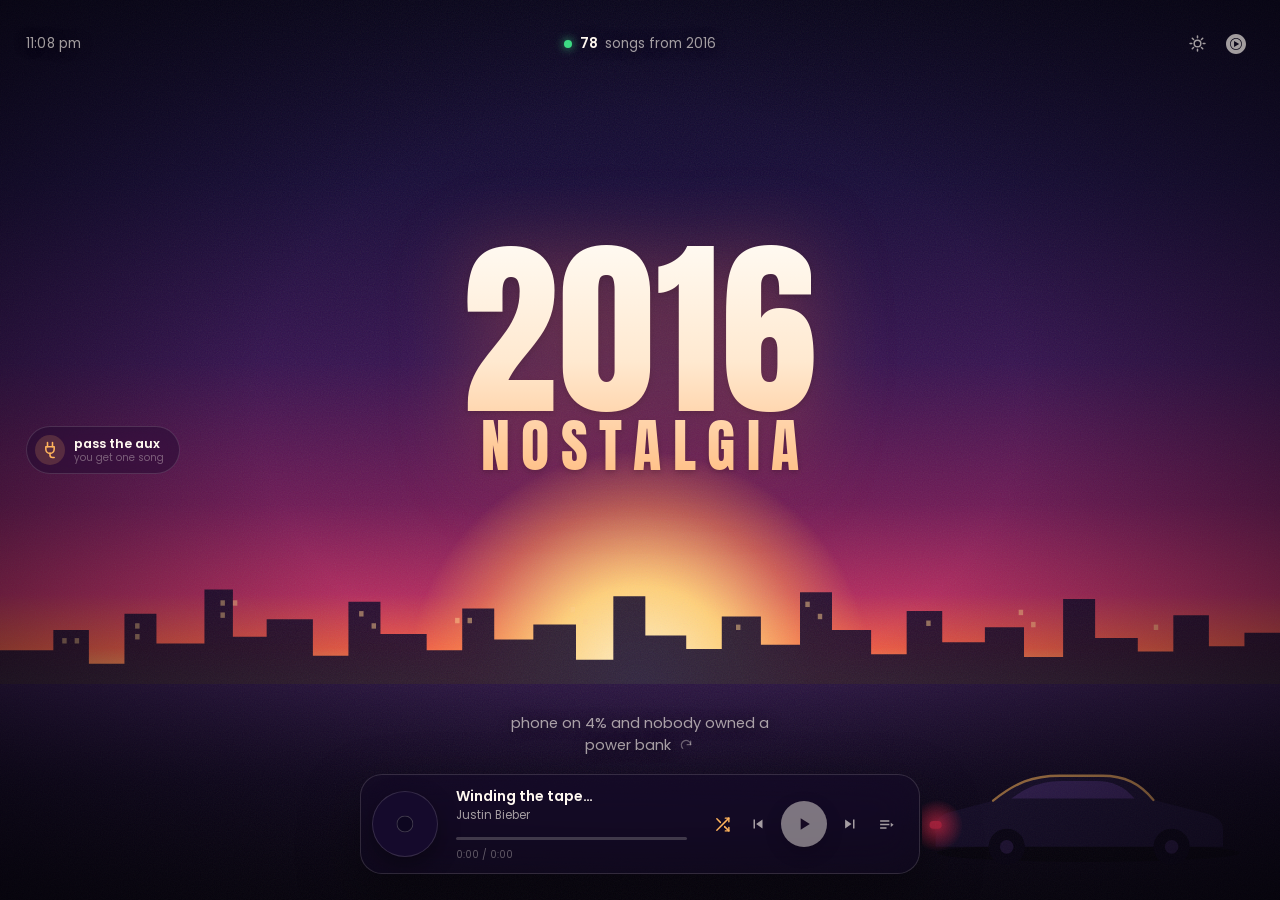
==== index.html @ 9a2b9571 "Add files via upload" ====
<!doctype html>
<html lang="en" data-theme="dusk">
  <head>
    <meta charset="utf-8" />
    <meta name="viewport" content="width=device-width, initial-scale=1, viewport-fit=cover" />
    <title>2016 Nostalgia — the songs that owned the year</title>
    <meta
      name="description"
      content="78 songs from the year the aux cord was a responsibility. Closer, Faded, Lean On, Shape of You. Press play."
    />
    <meta name="theme-color" content="#120a2e" />

    <!-- Link previews drop relative URLs, so these three have to be absolute.
         Change the host here and in <link rel=canonical> if you deploy
         anywhere other than the GitHub Pages project site. -->
    <meta property="og:type" content="website" />
    <meta property="og:site_name" content="2016 Nostalgia" />
    <meta property="og:title" content="2016 Nostalgia" />
    <meta property="og:description" content="The songs that owned 2016. Press play." />
    <meta property="og:url" content="https://sjaiswalnetwork.github.io/2016-nostalgia/" />
    <!-- Bump ?v= whenever the image changes — WhatsApp, iMessage and X cache
         previews for weeks and key that cache on the URL. -->
    <meta
      property="og:image"
      content="https://sjaiswalnetwork.github.io/2016-nostalgia/assets/og.png?v=1"
    />
    <meta property="og:image:type" content="image/png" />
    <meta property="og:image:width" content="1200" />
    <meta property="og:image:height" content="630" />
    <meta property="og:image:alt" content="2016 Nostalgia — the songs that owned the year." />

    <meta name="twitter:card" content="summary_large_image" />
    <meta name="twitter:title" content="2016 Nostalgia" />
    <meta name="twitter:description" content="The songs that owned 2016. Press play." />
    <meta
      name="twitter:image"
      content="https://sjaiswalnetwork.github.io/2016-nostalgia/assets/og.png?v=1"
    />

    <link rel="canonical" href="https://sjaiswalnetwork.github.io/2016-nostalgia/" />
    <link rel="icon" href="assets/favicon.svg" type="image/svg+xml" />

    <!-- Theme is restored before first paint. In <head>, synchronously, so the
         page never flashes the wrong sky on the way to the right one. -->
    <script>
      (() => {
        let t;
        try {
          t = localStorage.getItem('n2016:theme');
        } catch (_) {}
        // No saved choice: match the sky outside. Beach by day, dusk by night.
        if (t !== 'beach' && t !== 'dusk') {
          const h = new Date().getHours();
          t = h >= 6 && h < 17 ? 'beach' : 'dusk';
        }
        document.documentElement.dataset.theme = t;
      })();
    </script>

    <link rel="preconnect" href="https://fonts.googleapis.com" />
    <link rel="preconnect" href="https://fonts.gstatic.com" crossorigin />
    <link
      href="https://fonts.googleapis.com/css2?family=Anton&family=Poppins:wght@400;500;600&display=swap"
      rel="stylesheet"
    />
    <!-- Thumbnails and the player iframe both come from Google hosts; warming
         the connections shaves a round trip off the first track. -->
    <link rel="preconnect" href="https://i.ytimg.com" />
    <link rel="preconnect" href="https://www.youtube.com" />

    <link rel="stylesheet" href="styles.css" />
  </head>

  <body>
    <!-- ── The scenes ────────────────────────────────────────────────
         Two of them, one per theme, both keyed off the same --horizon
         variable so sun, water and ground stay welded to one line at any
         aspect ratio. Only the active one is rendered. All decorative,
         all hidden from assistive tech. -->
    <div class="bg" aria-hidden="true">
      <!-- ── Dusk: city, sunset, parked car ─────────────────────── -->
      <div class="scene scene--dusk">
        <div class="sky"></div>
        <div class="sun"></div>

        <!-- Stretched rather than scaled: buildings are blocks, and nobody
             can tell a block got 8% wider. -->
        <svg class="skyline" viewBox="0 0 1440 200" preserveAspectRatio="none">
          <path
            fill="#150a2c"
            fill-opacity="0.88"
            d="M0 [base64]"
          />
          <!-- Lit windows, deliberately sparse — a full grid reads as a
               texture rather than a city. -->
          <g fill="#ffcf8a" opacity="0.5">
            <rect x="70" y="132" width="5" height="8" /><rect x="84" y="132" width="5" height="8" />
            <rect x="152" y="110" width="5" height="8" /><rect x="152" y="126" width="5" height="8" />
            <rect x="248" y="76" width="5" height="8" /><rect x="248" y="94" width="5" height="8" />
            <rect x="262" y="76" width="5" height="8" /><rect x="404" y="92" width="5" height="8" />
            <rect x="418" y="110" width="5" height="8" /><rect x="512" y="102" width="5" height="8" />
            <rect x="526" y="102" width="5" height="8" /><rect x="642" y="86" width="5" height="8" />
            <rect x="656" y="104" width="5" height="8" /><rect x="828" y="112" width="5" height="8" />
            <rect x="906" y="78" width="5" height="8" /><rect x="920" y="96" width="5" height="8" />
            <rect x="1042" y="106" width="5" height="8" /><rect x="1146" y="90" width="5" height="8" />
            <rect x="1160" y="108" width="5" height="8" /><rect x="1298" y="112" width="5" height="8" />
          </g>
        </svg>

        <div class="ground"></div>

        <!-- Side-on beats three-quarter here: at silhouette scale a profile
             reads as a car instantly, and a three-quarter view reads as a
             smudge. -->
        <svg class="car" viewBox="0 0 440 160">
          <defs>
            <radialGradient id="tail" cx="50%" cy="50%" r="50%">
              <stop offset="0%" stop-color="#ff2d55" stop-opacity="0.9" />
              <stop offset="100%" stop-color="#ff2d55" stop-opacity="0" />
            </radialGradient>
          </defs>
          <ellipse cx="220" cy="140" rx="200" ry="12" fill="#000" opacity="0.45" />
          <!-- The body sits *above* the ground gradient in value, not below
               it: down here the ground is near-black, so a true silhouette
               would simply disappear. -->
          <path
            fill="#1b1033"
            d="M18 132v-26c0-9 6-16 16-19l60-16c30-24 52-33 88-33h56c30 0 50 10 68 32l70 18c14 4 22 11 22 21v23z"
          />
          <path
            fill="none"
            stroke="#ffb45c"
            stroke-opacity="0.8"
            stroke-width="3"
            stroke-linecap="round"
            d="M94 71c30-24 52-33 88-33h56c30 0 50 10 68 32"
          />
          <path fill="#4a2c74" opacity="0.75" d="M118 68c24-17 42-23 68-23h44c22 0 37 7 51 23z" />
          <circle cx="112" cy="132" r="24" fill="#0a0417" />
          <circle cx="112" cy="132" r="9" fill="#2a1846" />
          <circle cx="330" cy="132" r="24" fill="#0a0417" />
          <circle cx="330" cy="132" r="9" fill="#2a1846" />
          <circle class="tail" cx="20" cy="104" r="34" fill="url(#tail)" />
          <rect x="10" y="98" width="16" height="10" rx="5" fill="#ff2d55" />
        </svg>
      </div>

      <!-- ── Beach: midday sun, sea, sand, palms ────────────────── -->
      <div class="scene scene--beach">
        <div class="sky"></div>

        <!-- Kept clear of the top bar: white-on-pale-blue behind the clock
             and the counter makes both harder to read than the clouds are
             worth. -->
        <svg class="clouds" viewBox="0 0 1440 260" preserveAspectRatio="xMidYMid slice">
          <g fill="#fff" opacity="0.92">
            <ellipse cx="196" cy="150" rx="92" ry="30" />
            <ellipse cx="266" cy="136" rx="64" ry="36" />
            <ellipse cx="130" cy="160" rx="56" ry="22" />
            <ellipse cx="1128" cy="212" rx="106" ry="30" />
            <ellipse cx="1208" cy="198" rx="72" ry="36" />
            <ellipse cx="1052" cy="220" rx="60" ry="22" />
          </g>
          <g fill="#fff" opacity="0.6">
            <ellipse cx="612" cy="96" rx="76" ry="20" />
            <ellipse cx="668" cy="86" rx="50" ry="24" />
          </g>
        </svg>

        <div class="sun"></div>

        <!-- Sea sits between the horizon and the shoreline; both are
             percentages of the viewport, so the band never detaches from
             the sky above it. -->
        <div class="sea">
          <!-- The bright column is centred on x=1066, which is the sun's
               74% — glitter anywhere else reads as scratches on the water. -->
          <svg class="sea__glint" viewBox="0 0 1440 200" preserveAspectRatio="none">
            <g fill="#ffffff" opacity="0.6">
              <rect x="986" y="16" width="160" height="4" rx="2" />
              <rect x="946" y="44" width="240" height="5" rx="2.5" />
              <rect x="1002" y="72" width="128" height="5" rx="2.5" />
              <rect x="922" y="104" width="288" height="6" rx="3" />
              <rect x="978" y="140" width="176" height="6" rx="3" />
              <rect x="936" y="172" width="260" height="6" rx="3" />
            </g>
            <g fill="#ffffff" opacity="0.22">
              <rect x="160" y="52" width="180" height="4" rx="2" />
              <rect x="420" y="96" width="150" height="4" rx="2" />
              <rect x="240" y="150" width="210" height="5" rx="2.5" />
              <rect x="620" y="178" width="170" height="5" rx="2.5" />
            </g>
          </svg>
        </div>

        <div class="sand">
          <!-- Foam line: the wet edge where the sea meets the sand. -->
          <svg class="foam" viewBox="0 0 1440 60" preserveAspectRatio="none">
            <path
              fill="#ffffff"
              opacity="0.75"
              d="M0 22c120 16 200-10 320 2s180 22 300 12 200-24 320-14 200 20 300 10 120-14 200-8v-24H0z"
            />
          </svg>
        </div>

        <!-- Each frond is one closed shape: out along the top edge to the
             tip, back along a lower edge that bulges, which is what gives a
             leaf its width. Two arcs of equal sag would just draw a spike. -->
        <svg class="palm palm--left" viewBox="0 0 220 340">
          <g fill="#123a24">
            <path d="M92 340c-8-76-4-160 4-230l18 2c-8 70-12 152-6 228z" />
            <path d="M104 118C72 90 36 68 0 76c30 22 62 34 104 42z" />
            <path d="M104 118C78 76 48 40 20 20c20 40 46 70 84 98z" />
            <path d="M104 118C88 76 78 40 80 6c32 36 42 74 24 112z" />
            <path d="M104 118c14-42 32-76 46-100 6 42-10 72-46 100z" />
            <path d="M104 118c36-26 74-48 108-46-30 24-64 38-108 46z" />
            <path d="M104 118c-30 2-66 12-96 22 34 6 66-6 96-22z" />
            <path d="M104 118c32 2 68 10 100 16-34 10-68 0-100-16z" />
          </g>
          <g fill="#2c1b10">
            <circle cx="98" cy="128" r="8" /><circle cx="115" cy="134" r="7" />
            <circle cx="106" cy="144" r="6" />
          </g>
        </svg>

        <svg class="palm palm--right" viewBox="0 0 220 340">
          <g fill="#0f3520">
            <path d="M92 340c-8-76-4-160 4-230l18 2c-8 70-12 152-6 228z" />
            <path d="M104 118C72 90 36 68 0 76c30 22 62 34 104 42z" />
            <path d="M104 118C78 76 48 40 20 20c20 40 46 70 84 98z" />
            <path d="M104 118C88 76 78 40 80 6c32 36 42 74 24 112z" />
            <path d="M104 118c14-42 32-76 46-100 6 42-10 72-46 100z" />
            <path d="M104 118c36-26 74-48 108-46-30 24-64 38-108 46z" />
            <path d="M104 118c-30 2-66 12-96 22 34 6 66-6 96-22z" />
            <path d="M104 118c32 2 68 10 100 16-34 10-68 0-100-16z" />
          </g>
        </svg>

        <!-- Parasol, planted in the sand. The dusk theme's parked car, in
             swimwear. -->
        <svg class="parasol" viewBox="0 0 300 260">
          <ellipse cx="150" cy="246" rx="70" ry="9" fill="#8a6636" opacity="0.35" />
          <rect x="146" y="96" width="8" height="150" rx="4" fill="#7a5a34" />
          <path d="M150 20c62 0 112 34 118 76H32C38 54 88 20 150 20z" fill="#f7f3ea" />
          <path d="M150 20c22 0 40 34 44 76h-44z" fill="#ff5b5b" />
          <path d="M62 96C74 54 108 22 150 20c-22 2-40 36-44 76z" fill="#ff5b5b" />
          <path d="M238 96c-12-42-46-74-88-76 22 2 40 36 44 76z" fill="#ff5b5b" />
          <circle cx="150" cy="20" r="7" fill="#7a5a34" />
        </svg>
      </div>

      <div class="grain"></div>
      <div class="vignette"></div>
    </div>

    <!-- The actual sound source. A 1×1 YouTube iframe parked off-screen —
         everything visible below is a custom UI driving it over the API. -->
    <div class="yt-host" aria-hidden="true"><div id="yt-player"></div></div>

    <!-- ── Top bar ───────────────────────────────────────────────────
         One grid row, so the clock, the counter and the buttons keep a
         shared centre line even as their heights diverge. -->
    <header class="topbar">
      <div class="clock" id="clock" aria-label="Current time"></div>

      <!-- Starts as the track count. If the live counter connects, app.js
           swaps in the number of people actually here. -->
      <div class="tally" aria-live="polite">
        <span class="tally__dot" aria-hidden="true"></span>
        <span class="tally__num" id="tallyNum">78</span>
        <span class="tally__label" id="tallyLabel">songs from 2016</span>
      </div>

      <nav class="links" aria-label="Options">
        <button
          class="link"
          id="themeBtn"
          type="button"
          aria-label="Switch to the beach"
          title="Switch scene"
        >
          <svg class="i-sun" viewBox="0 0 24 24" width="19" height="19" fill="none"
               stroke="currentColor" stroke-width="1.9" stroke-linecap="round" aria-hidden="true">
            <circle cx="12" cy="12" r="4.2" />
            <path d="M12 2.6v2.2M12 19.2v2.2M2.6 12h2.2M19.2 12h2.2M5.4 5.4l1.6 1.6M17 17l1.6 1.6M18.6 5.4L17 7M7 17l-1.6 1.6" />
          </svg>
          <svg class="i-moon" viewBox="0 0 24 24" width="19" height="19" fill="none"
               stroke="currentColor" stroke-width="1.9" stroke-linecap="round"
               stroke-linejoin="round" aria-hidden="true">
            <path d="M20.5 14.4A8.5 8.5 0 019.6 3.5a8.5 8.5 0 1010.9 10.9z" />
          </svg>
        </button>

        <a
          class="link"
          href="https://www.youtube.com/playlist?list=PL788cqrhfEcYf1KsGlpRVm2YFlX5PZJuL"
          target="_blank"
          rel="noopener noreferrer"
          aria-label="Open the full playlist on YouTube"
          title="Open the full playlist on YouTube"
        >
          <svg viewBox="0 0 24 24" width="20" height="20" fill="currentColor" aria-hidden="true">
            <path
              d="M12 0C5.376 0 0 5.376 0 12s5.376 12 12 12 12-5.376 12-12S18.624 0 12 0zm0 19.104c-3.924 0-7.104-3.18-7.104-7.104S8.076 4.896 12 4.896s7.104 3.18 7.104 7.104-3.18 7.104-7.104 7.104zm0-13.332c-3.432 0-6.228 2.796-6.228 6.228S8.568 18.228 12 18.228s6.228-2.796 6.228-6.228S15.432 5.772 12 5.772zM9.684 15.54V8.46L15.816 12l-6.132 3.54z"
            />
          </svg>
        </a>
      </nav>
    </header>

    <!-- ── The plug ──────────────────────────────────────────────────
         Easter egg. Plays a short synthesised jack-in chime — no audio file
         ships with the site, it's four oscillators in app.js. -->
    <aside class="plugbar">
      <button class="plug" id="plug" type="button" aria-label="Plug in the aux">
        <span class="plug__icon" aria-hidden="true">
          <svg viewBox="0 0 24 24" width="20" height="20" fill="none" stroke="currentColor"
               stroke-width="1.9" stroke-linecap="round" stroke-linejoin="round">
            <path d="M9 3v5M15 3v5" />
            <path d="M7 8h10v3a5 5 0 01-5 5 5 5 0 01-5-5z" />
            <path d="M12 16v2a3 3 0 003 3h2" />
          </svg>
        </span>
        <span class="plug__text">
          <span class="plug__title">pass the aux</span>
          <span class="plug__sub">you get one song</span>
        </span>
      </button>
    </aside>

    <main>
      <!-- The full name is an aria-label, NOT a visually-hidden child span.
           `background-clip: text` builds its mask from every descendant
           glyph, and a child's clip-path/overflow:hidden does not remove
           those glyphs from the parent's mask — a .sr-only span in here
           gets painted across the wordmark at full size. -->
      <h1 class="logo" aria-label="2016 Nostalgia — the songs that owned the year">
        <span class="logo__year">2016</span>
        <span class="logo__word">NOSTALGIA</span>
      </h1>

      <div class="dock">
        <!-- Playlist, popped up over the scene by the list button. -->
        <section class="list" id="list" aria-label="Playlist" hidden>
          <ol id="listItems"></ol>
        </section>

        <!-- The refresh button sits *inside* the paragraph so it trails the
             last word. As a sibling it would pin to the edge of the text box,
             which on a short centred line lands nowhere near the text. -->
        <p class="bumper">
          <span class="bumper__text" id="bumperText" aria-live="polite"
            >when the aux was a responsibility</span
          ><button class="bumper__next" id="bumperNext" type="button" aria-label="Another line">
            <svg viewBox="0 0 24 24" width="14" height="14" fill="none" stroke="currentColor"
                 stroke-width="2.2" stroke-linecap="round" stroke-linejoin="round" aria-hidden="true">
              <path d="M20 11.5A8 8 0 106.3 17.7" />
              <path d="M20 5.5v6h-6" />
            </svg>
          </button>
        </p>

        <section class="player" aria-label="Player">
          <div class="disc" id="disc">
            <div class="disc__ring">
              <img id="cover" class="disc__art" alt="" src="" />
            </div>
            <span class="disc__hub" aria-hidden="true"></span>
          </div>

          <div class="meta">
            <p class="meta__title" id="title">Winding the tape…</p>
            <p class="meta__artist" id="artist">&nbsp;</p>

            <div
              class="seek"
              id="seek"
              role="slider"
              tabindex="0"
              aria-label="Seek"
              aria-valuemin="0"
              aria-valuemax="100"
              aria-valuenow="0"
            >
              <div class="seek__rail"><div class="seek__fill" id="seekFill"></div></div>
              <div class="seek__knob" id="seekKnob"></div>
            </div>
            <div class="time"><span id="tCur">0:00</span> / <span id="tDur">0:00</span></div>
          </div>

          <div class="controls">
            <button id="shuffle" type="button" class="btn btn--toggle is-on" aria-label="Shuffle" aria-pressed="true">
              <svg viewBox="0 0 24 24" width="17" height="17" fill="none" stroke="currentColor"
                   stroke-width="2" stroke-linecap="round" stroke-linejoin="round" aria-hidden="true">
                <path d="M16 3h5v5" /><path d="M4 20L21 3" />
                <path d="M21 16v5h-5" /><path d="M15 15l6 6" /><path d="M4 4l5 5" />
              </svg>
            </button>
            <button id="prev" type="button" class="btn" aria-label="Previous track">
              <svg viewBox="0 0 24 24" width="18" height="18" fill="currentColor" aria-hidden="true">
                <path d="M6 6h2v12H6zm3.5 6l8.5 6V6z" />
              </svg>
            </button>
            <button id="play" type="button" class="btn btn--play" aria-label="Play" disabled>
              <svg class="i-play" viewBox="0 0 24 24" width="20" height="20" fill="currentColor" aria-hidden="true">
                <path d="M8 5v14l11-7z" />
              </svg>
              <svg class="i-pause" viewBox="0 0 24 24" width="20" height="20" fill="currentColor" aria-hidden="true">
                <path d="M6 5h4v14H6zm8 0h4v14h-4z" />
              </svg>
              <span class="btn__spinner" aria-hidden="true"></span>
            </button>
            <button id="next" type="button" class="btn" aria-label="Next track">
              <svg viewBox="0 0 24 24" width="18" height="18" fill="currentColor" aria-hidden="true">
                <path d="M16 6h2v12h-2zm-2 6L5.5 6v12z" />
              </svg>
            </button>
            <button id="listBtn" type="button" class="btn btn--toggle" aria-label="Playlist"
                    aria-expanded="false" aria-controls="list">
              <svg viewBox="0 0 24 24" width="17" height="17" fill="currentColor" aria-hidden="true">
                <path d="M3 6h13v2H3zm0 5h13v2H3zm0 5h9v2H3zm15-6.5l4 3-4 3z" />
              </svg>
            </button>
          </div>
        </section>
      </div>
    </main>

    <!-- Toast for the plug chime and for tracks YouTube refuses to embed. -->
    <div class="toast" id="toast" role="status" aria-live="polite"></div>

    <noscript>
      <p class="noscript">
        This one needs JavaScript — the player is a YouTube iframe under the hood.
        <a href="https://www.youtube.com/playlist?list=PL788cqrhfEcYf1KsGlpRVm2YFlX5PZJuL">
          Open the playlist on YouTube instead.
        </a>
      </p>
    </noscript>

    <script src="tracks.js"></script>
    <script src="config.js"></script>
    <script src="app.js"></script>
    <!-- Optional, and last: the live count needs an outside service, so it
         loads as a module and stays entirely out of the player's way. -->
    <script type="module" src="presence.js"></script>
  </body>
</html>
---- styles.css ----
/* 2016 Nostalgia — one screen, two skies.
   ------------------------------------------------------------------
   Layout is three fixed bands over a full-bleed scene: top bar, centred
   wordmark, bottom dock. Nothing scrolls; the page is exactly one screen
   on every device, so sizes are clamp()ed rather than breakpointed
   wherever they can be.

   Theming is entirely variables. `data-theme` on <html> swaps a palette
   and a horizon; every scene layer keys off those, so neither theme
   needs its own layout rules. */

:root {
  /* --- shared ------------------------------------------------------ */
  --pad: clamp(0.9rem, 2.4vw, 1.6rem);
  --dock-w: min(560px, calc(100vw - 2rem));
  --blur: blur(20px) saturate(1.3);

  /* --- dusk (default) ---------------------------------------------- */
  --ink: #fff8f0;
  --ink-dim: rgba(255, 248, 240, 0.62);
  --ink-faint: rgba(255, 248, 240, 0.34);
  --shadow-ink: 0 1px 12px rgba(0, 0, 0, 0.5);

  --hot: #ff2d55;
  --warm: #ffb45c;

  --glass: rgba(20, 10, 40, 0.42);
  --glass-line: rgba(255, 248, 240, 0.14);
  --glass-hover: rgba(255, 248, 240, 0.1);
  --panel: rgba(14, 7, 30, 0.72);

  --logo-a: #fffaf2;
  --logo-b: #ffe9d0;
  --logo-c: #ffc189;
  --logo-glow: drop-shadow(0 4px 40px rgba(255, 120, 90, 0.35))
    drop-shadow(0 2px 3px rgba(0, 0, 0, 0.25));

  --rail: rgba(255, 248, 240, 0.2);
  --play-bg: #fff8f0;
  --play-ink: #1a0a24;

  --page: #08040f;
  --grain-opacity: 0.16;
  --vignette: radial-gradient(ellipse at 50% 45%, transparent 42%, rgba(4, 2, 10, 0.72) 100%);

  /* Where the ground meets the sky. Sun, skyline and ground all key off
     this one number, so the scene moves as a unit. */
  --horizon: 76%;
}

[data-theme='beach'] {
  --ink: #0d2b3e;
  --ink-dim: rgba(13, 43, 62, 0.66);
  --ink-faint: rgba(13, 43, 62, 0.4);
  --shadow-ink: 0 1px 10px rgba(255, 255, 255, 0.55);

  --hot: #ff5b5b;
  --warm: #f08a24;

  /* Frosted white rather than smoked glass — a dark dock on a bright
     beach reads as a hole punched in the scene. */
  --glass: rgba(255, 255, 255, 0.55);
  --glass-line: rgba(255, 255, 255, 0.75);
  --glass-hover: rgba(13, 43, 62, 0.09);
  --panel: rgba(255, 255, 255, 0.82);

  --logo-a: #ffffff;
  --logo-b: #ffe9b8;
  --logo-c: #ff7a2f;
  /* A tight dark shadow does the heavy lifting here — pale type on a pale
     sky has almost no contrast of its own to fall back on. */
  --logo-glow: drop-shadow(0 10px 34px rgba(6, 48, 76, 0.45))
    drop-shadow(0 2px 1px rgba(6, 48, 76, 0.55));

  /* The rail and the play button both sit on a light, frosted dock, so
     they invert relative to the dusk theme. */
  --rail: rgba(13, 43, 62, 0.2);
  --play-bg: #0d2b3e;
  --play-ink: #fff8f0;

  --page: #7fd4ea;
  --grain-opacity: 0.07;
  --vignette: radial-gradient(ellipse at 50% 40%, transparent 55%, rgba(6, 60, 88, 0.32) 100%);

  --horizon: 58%;
  /* Beach only: where the water stops and the sand starts. */
  --shore: 74%;
}

* {
  box-sizing: border-box;
}

html,
body {
  height: 100%;
}

body {
  margin: 0;
  /* Fixed rather than hidden: iOS Safari will still rubber-band an
     overflow:hidden body, which drags the whole scene off the horizon. */
  position: fixed;
  inset: 0;
  overflow: hidden;
  background: var(--page);
  color: var(--ink);
  font-family: 'Poppins', system-ui, -apple-system, 'Segoe UI', sans-serif;
  -webkit-font-smoothing: antialiased;
  text-rendering: optimizeLegibility;
}

button {
  font: inherit;
  color: inherit;
  border: 0;
  background: none;
  cursor: pointer;
}

:focus-visible {
  outline: 2px solid var(--warm);
  outline-offset: 3px;
  border-radius: 6px;
}

.sr-only {
  position: absolute;
  width: 1px;
  height: 1px;
  padding: 0;
  margin: -1px;
  overflow: hidden;
  clip: rect(0 0 0 0);
  clip-path: inset(50%);
  white-space: nowrap;
}

/* ── Scenes ──────────────────────────────────────────────────────── */

.bg {
  position: fixed;
  inset: 0;
  z-index: 0;
}

/* Only the active scene exists. `display:none` rather than opacity so the
   inactive one costs nothing to composite. */
.scene {
  position: absolute;
  inset: 0;
  display: none;
}

[data-theme='dusk'] .scene--dusk,
[data-theme='beach'] .scene--beach {
  display: block;
}

.sky {
  position: absolute;
  inset: 0;
}

.scene--dusk .sky {
  background: linear-gradient(
    to bottom,
    #0a0620 0%,
    #170c38 20%,
    #35134f 40%,
    #6e1a55 56%,
    #b02b5e 66%,
    #ee5a44 72%,
    #ffb45c var(--horizon)
  );
}

.scene--beach .sky {
  background: linear-gradient(
    to bottom,
    #1e7fc2 0%,
    #3ea3dd 26%,
    #7cc9ef 46%,
    #b7e6f8 var(--horizon)
  );
}

/* Dusk: centre on the horizon, so it reads as half-set and the skyline
   bites into it. Beach: high and small, the way midday looks. */
.sun {
  position: absolute;
  left: 50%;
  border-radius: 50%;
  transform: translate(-50%, -50%);
  aspect-ratio: 1;
}

.scene--dusk .sun {
  top: var(--horizon);
  width: clamp(300px, 36vw, 560px);
  background: radial-gradient(
    circle,
    #fff3d0 0%,
    #ffd07a 30%,
    rgba(255, 150, 80, 0.5) 54%,
    rgba(255, 90, 90, 0) 72%
  );
  filter: blur(2px);
}

.scene--beach .sun {
  left: 74%;
  top: 16%;
  width: clamp(160px, 20vw, 300px);
  background: radial-gradient(
    circle,
    #ffffff 0%,
    #fff6c8 26%,
    rgba(255, 232, 150, 0.55) 44%,
    rgba(255, 220, 130, 0) 70%
  );
}

/* Buildings stand *on* the horizon: their baseline is the element's bottom
   edge, so `bottom` is the horizon measured from the floor. */
.skyline {
  position: absolute;
  left: 0;
  right: 0;
  bottom: calc(100% - var(--horizon));
  width: 100%;
  height: clamp(84px, 15vh, 180px);
}

.ground {
  position: absolute;
  left: 0;
  right: 0;
  bottom: 0;
  height: calc(100% - var(--horizon));
  background: linear-gradient(to bottom, #2a1440 0%, #120823 45%, #08040f 100%);
}

/* Parked bottom-right — the one corner the wordmark, the plug and the dock
   all leave alone. */
.car {
  position: absolute;
  right: clamp(-40px, 2vw, 40px);
  bottom: 3.5%;
  width: clamp(210px, 26vw, 400px);
  height: auto;
}

.tail {
  animation: glow 4.5s ease-in-out infinite;
}

@keyframes glow {
  0%,
  100% {
    opacity: 0.55;
  }
  50% {
    opacity: 1;
  }
}

/* ── Beach-only layers ───────────────────────────────────────────── */

/* Started below the top bar, and blurred: overlapping hard-edged ellipses
   read as a lumpy blob, a few pixels of blur read as cloud. */
.clouds {
  position: absolute;
  left: 0;
  right: 0;
  top: 6%;
  width: 100%;
  height: clamp(150px, 30vh, 320px);
  filter: blur(7px);
}

.sea {
  position: absolute;
  left: 0;
  right: 0;
  top: var(--horizon);
  height: calc(var(--shore) - var(--horizon));
  background: linear-gradient(to bottom, #1b93b8 0%, #1aa7bd 40%, #46c8cd 100%);
}

.sea__glint {
  position: absolute;
  inset: 0;
  width: 100%;
  height: 100%;
}

.sand {
  position: absolute;
  left: 0;
  right: 0;
  top: var(--shore);
  bottom: 0;
  background: linear-gradient(to bottom, #f6dfae 0%, #efcf92 45%, #e2b978 100%);
}

/* The wet edge, sitting astride the shoreline. */
.foam {
  position: absolute;
  left: 0;
  right: 0;
  top: 0;
  width: 100%;
  height: clamp(18px, 3.5vh, 40px);
  transform: translateY(-70%);
}

.palm {
  position: absolute;
  bottom: calc(100% - var(--shore) - 3%);
  height: clamp(210px, 44vh, 440px);
  width: auto;
}

.palm--left {
  left: clamp(-70px, -3vw, 0px);
  transform: scaleX(-1);
}

.palm--right {
  right: clamp(-90px, -4vw, 0px);
  height: clamp(160px, 34vh, 340px);
  opacity: 0.9;
}

.parasol {
  position: absolute;
  right: clamp(4px, 5vw, 90px);
  bottom: 2%;
  height: clamp(130px, 24vh, 240px);
  width: auto;
}

/* ── Shared overlays ─────────────────────────────────────────────── */

/* Film grain. An inline feTurbulence beats shipping a noise PNG — no
   request, no cache, and it scales to any DPR. */
.grain {
  position: absolute;
  inset: -50%;
  opacity: var(--grain-opacity);
  pointer-events: none;
  background-image: url("data:image/svg+xml,%3Csvg xmlns='http://www.w3.org/2000/svg' width='220' height='220'%3E%3Cfilter id='n'%3E%3CfeTurbulence type='fractalNoise' baseFrequency='0.85' numOctaves='3' stitchTiles='stitch'/%3E%3C/filter%3E%3Crect width='220' height='220' filter='url(%23n)' opacity='0.55'/%3E%3C/svg%3E");
  animation: grain 900ms steps(4) infinite;
}

@keyframes grain {
  0% { transform: translate(0, 0); }
  25% { transform: translate(-3%, 2%); }
  50% { transform: translate(2%, -3%); }
  75% { transform: translate(-2%, -2%); }
  100% { transform: translate(0, 0); }
}

.vignette {
  position: absolute;
  inset: 0;
  pointer-events: none;
  background: var(--vignette);
}

/* The sound source. Off-screen rather than display:none — a hidden iframe
   is throttled hard by Chrome and can stall mid-track. */
.yt-host {
  position: fixed;
  left: -9999px;
  top: 0;
  width: 1px;
  height: 1px;
  opacity: 0;
  pointer-events: none;
}

/* ── Top bar ─────────────────────────────────────────────────────── */

.topbar {
  position: fixed;
  top: 0;
  left: 0;
  right: 0;
  z-index: 3;
  display: grid;
  grid-template-columns: 1fr auto 1fr;
  align-items: center;
  gap: 1rem;
  padding: calc(var(--pad) + env(safe-area-inset-top)) var(--pad) var(--pad);
}

.clock {
  font-size: 0.85rem;
  font-variant-numeric: tabular-nums;
  letter-spacing: 0.02em;
  color: var(--ink-dim);
  text-shadow: var(--shadow-ink);
}

.tally {
  display: flex;
  align-items: center;
  gap: 0.45rem;
  font-size: 0.85rem;
  color: var(--ink-dim);
  white-space: nowrap;
  text-shadow: var(--shadow-ink);
}

.tally__dot {
  width: 8px;
  height: 8px;
  border-radius: 50%;
  background: #3ddc84;
  box-shadow: 0 0 10px rgba(61, 220, 132, 0.9);
}

/* Only pulses once the count is real people rather than a track total. */
.tally.is-live .tally__dot {
  animation: pulse 2.4s ease-in-out infinite;
}

@keyframes pulse {
  0%,
  100% {
    opacity: 1;
    transform: scale(1);
  }
  50% {
    opacity: 0.45;
    transform: scale(0.82);
  }
}

.tally__num {
  font-weight: 600;
  color: var(--ink);
  font-variant-numeric: tabular-nums;
}

.links {
  justify-self: end;
  display: flex;
  gap: 0.2rem;
}

.link {
  display: grid;
  place-items: center;
  width: 36px;
  height: 36px;
  border-radius: 50%;
  color: var(--ink-dim);
  transition: color 0.2s, background 0.2s, transform 0.2s;
}

.link:hover {
  color: var(--ink);
  background: var(--glass-hover);
  transform: translateY(-1px);
}

/* The button offers the sky you'd be switching *to*, not the one you're in. */
.i-moon,
[data-theme='beach'] .i-sun {
  display: none;
}

[data-theme='beach'] .i-moon {
  display: block;
}

/* ── The plug ────────────────────────────────────────────────────── */

.plugbar {
  position: fixed;
  left: var(--pad);
  top: 50%;
  z-index: 3;
  transform: translateY(-50%);
}

.plug {
  display: flex;
  align-items: center;
  gap: 0.6rem;
  padding: 0.5rem 0.95rem 0.5rem 0.5rem;
  border-radius: 999px;
  color: var(--ink);
  background: var(--glass);
  border: 1px solid var(--glass-line);
  backdrop-filter: var(--blur);
  -webkit-backdrop-filter: var(--blur);
  transition: transform 0.18s, background 0.18s, box-shadow 0.18s;
}

.plug:hover {
  transform: translateX(3px);
  box-shadow: 0 10px 30px rgba(0, 0, 0, 0.25);
}

.plug:active {
  transform: translateX(1px) scale(0.97);
}

.plug__icon {
  display: grid;
  place-items: center;
  width: 30px;
  height: 30px;
  border-radius: 50%;
  background: rgba(255, 180, 92, 0.18);
  color: var(--warm);
}

/* One short wiggle when the chime fires. */
.plug.is-live .plug__icon {
  animation: jack 0.45s ease;
}

@keyframes jack {
  0% { transform: translateY(0); }
  35% { transform: translateY(3px) rotate(-8deg); }
  70% { transform: translateY(-2px) rotate(6deg); }
  100% { transform: translateY(0); }
}

.plug__text {
  display: flex;
  flex-direction: column;
  line-height: 1.12;
  text-align: left;
}

.plug__title {
  font-size: 0.8rem;
  font-weight: 600;
}

.plug__sub {
  font-size: 0.62rem;
  color: var(--ink-faint);
}

/* ── Wordmark ────────────────────────────────────────────────────── */

main {
  position: relative;
  z-index: 2;
  height: 100%;
  display: grid;
  /* Wordmark takes the free space and centres in it; the dock keeps its
     natural height. Two rows, so the two never fight over the middle. */
  grid-template-rows: 1fr auto;
  justify-items: center;
}

.logo {
  margin: 0;
  align-self: center;
  display: flex;
  flex-direction: column;
  align-items: center;
  font-family: 'Anton', 'Poppins', sans-serif;
  font-weight: 400;
  /* Sized for the *year*; the word below is set in em, so the whole lockup
     scales from this one value. */
  font-size: clamp(4.6rem, 21vw, 12rem);
  line-height: 0.93;
  /* Painted onto the scene rather than sitting on top of it: a gradient
     fill plus a soft bloom does most of that work. */
  background: linear-gradient(180deg, var(--logo-a) 0%, var(--logo-b) 52%, var(--logo-c) 100%);
  -webkit-background-clip: text;
  background-clip: text;
  color: transparent;
  filter: var(--logo-glow);
  user-select: none;
}

.logo__year {
  display: block;
  letter-spacing: 0.01em;
}

/* Tracked out and set smaller so the nine letters end up optically the
   same width as the four digits above them. */
.logo__word {
  display: block;
  font-size: 0.3em;
  letter-spacing: 0.2em;
  /* Letter-spacing adds a trailing gap after the last letter, which shoves
     the line off-centre. Half of it back on the left squares it up. */
  text-indent: 0.2em;
}

/* ── Dock ────────────────────────────────────────────────────────── */

.dock {
  position: relative;
  width: var(--dock-w);
  padding-bottom: calc(var(--pad) + env(safe-area-inset-bottom));
  display: flex;
  flex-direction: column;
  align-items: center;
  gap: 0.85rem;
}

.bumper {
  margin: 0;
  max-width: 30ch;
  text-align: center;
  font-size: clamp(0.78rem, 2.2vw, 0.92rem);
  line-height: 1.45;
  color: var(--ink-dim);
  text-shadow: var(--shadow-ink);
}

.bumper__text {
  transition: opacity 0.18s;
}

.bumper.is-swapping .bumper__text {
  opacity: 0;
}

.bumper__next {
  vertical-align: -2px;
  margin-left: 0.4rem;
  padding: 2px;
  color: var(--ink-faint);
  transition: color 0.2s, transform 0.3s;
}

.bumper__next:hover {
  color: var(--warm);
  transform: rotate(-90deg);
}

.player {
  width: 100%;
  display: grid;
  grid-template-columns: auto minmax(0, 1fr) auto;
  align-items: center;
  gap: clamp(0.7rem, 2vw, 1.1rem);
  padding: 0.7rem 1rem 0.7rem 0.7rem;
  border-radius: 22px;
  background: var(--glass);
  border: 1px solid var(--glass-line);
  backdrop-filter: var(--blur);
  -webkit-backdrop-filter: var(--blur);
  box-shadow: 0 24px 60px rgba(0, 0, 0, 0.35);
}

/* ── Disc ────────────────────────────────────────────────────────── */

.disc {
  position: relative;
  width: clamp(52px, 13vw, 66px);
  aspect-ratio: 1;
  flex: none;
}

.disc__ring {
  width: 100%;
  height: 100%;
  border-radius: 50%;
  overflow: hidden;
  background: #150a2c;
  box-shadow: inset 0 0 0 1px var(--glass-line), 0 8px 22px rgba(0, 0, 0, 0.4);
  animation: spin 9s linear infinite;
  animation-play-state: paused;
}

.disc.is-spinning .disc__ring {
  animation-play-state: running;
}

@keyframes spin {
  to {
    transform: rotate(360deg);
  }
}

/* YouTube thumbnails are 16:9 with pillar bars; cover-cropping to the
   centre square throws the bars away and keeps the artwork. */
.disc__art {
  width: 100%;
  height: 100%;
  object-fit: cover;
  opacity: 0;
  transition: opacity 0.35s;
}

.disc__art.is-loaded {
  opacity: 1;
}

.disc__hub {
  position: absolute;
  left: 50%;
  top: 50%;
  width: 26%;
  aspect-ratio: 1;
  transform: translate(-50%, -50%);
  border-radius: 50%;
  background: #0d0620;
  box-shadow: inset 0 0 0 1px rgba(255, 248, 240, 0.22);
}

/* ── Meta + seek ─────────────────────────────────────────────────── */

.meta {
  min-width: 0;
}

.meta__title,
.meta__artist {
  margin: 0;
  overflow: hidden;
  text-overflow: ellipsis;
  white-space: nowrap;
}

.meta__title {
  font-size: 0.88rem;
  font-weight: 600;
}

.meta__artist {
  font-size: 0.72rem;
  color: var(--ink-dim);
}

.seek {
  position: relative;
  margin-top: 0.5rem;
  height: 14px;
  display: flex;
  align-items: center;
  cursor: pointer;
  touch-action: none;
}

.seek__rail {
  width: 100%;
  height: 3px;
  border-radius: 999px;
  background: var(--rail);
  overflow: hidden;
}

.seek__fill {
  height: 100%;
  width: 0;
  border-radius: inherit;
  background: linear-gradient(90deg, var(--warm), var(--hot));
}

.seek__knob {
  position: absolute;
  top: 50%;
  left: 0;
  width: 10px;
  height: 10px;
  border-radius: 50%;
  background: var(--ink);
  transform: translate(-50%, -50%) scale(0);
  transition: transform 0.15s;
  pointer-events: none;
}

.seek:hover .seek__knob,
.seek:focus-visible .seek__knob,
.seek.is-dragging .seek__knob {
  transform: translate(-50%, -50%) scale(1);
}

.time {
  margin-top: 0.15rem;
  font-size: 0.62rem;
  font-variant-numeric: tabular-nums;
  color: var(--ink-faint);
}

/* ── Controls ────────────────────────────────────────────────────── */

.controls {
  display: flex;
  align-items: center;
  gap: 0.15rem;
}

.btn {
  display: grid;
  place-items: center;
  width: 34px;
  height: 34px;
  border-radius: 50%;
  color: var(--ink-dim);
  transition: color 0.18s, background 0.18s, transform 0.12s;
}

.btn:hover:not(:disabled) {
  color: var(--ink);
  background: var(--glass-hover);
}

.btn:active:not(:disabled) {
  transform: scale(0.92);
}

.btn:disabled {
  opacity: 0.45;
  cursor: default;
}

.btn--toggle.is-on {
  color: var(--warm);
}

.btn--play {
  position: relative;
  width: 46px;
  height: 46px;
  margin: 0 0.2rem;
  color: var(--play-ink);
  background: var(--play-bg);
  box-shadow: 0 6px 20px rgba(0, 0, 0, 0.3);
}

.btn--play:hover:not(:disabled) {
  color: var(--play-ink);
  background: var(--play-bg);
  filter: brightness(1.12);
  transform: scale(1.05);
}

/* Play and pause are both in the DOM; `is-playing` on <body> picks one, so
   swapping states never costs a reflow. */
.i-pause,
body.is-playing .i-play {
  display: none;
}

body.is-playing .i-pause {
  display: block;
}

/* Buffering ring — shown only while the iframe is actually fetching. */
.btn__spinner {
  position: absolute;
  inset: -4px;
  border-radius: 50%;
  border: 2px solid transparent;
  border-top-color: var(--warm);
  opacity: 0;
  animation: spin 0.8s linear infinite;
}

body.is-buffering .btn__spinner {
  opacity: 1;
}

body.is-buffering .i-play,
body.is-buffering .i-pause {
  opacity: 0.35;
}

/* ── Playlist ────────────────────────────────────────────────────── */

.list {
  position: absolute;
  left: 0;
  right: 0;
  bottom: calc(100% - 0.4rem);
  max-height: min(46vh, 380px);
  overflow-y: auto;
  overscroll-behavior: contain;
  padding: 0.4rem;
  border-radius: 18px;
  background: var(--panel);
  border: 1px solid var(--glass-line);
  backdrop-filter: var(--blur);
  -webkit-backdrop-filter: var(--blur);
  box-shadow: 0 24px 60px rgba(0, 0, 0, 0.4);
  scrollbar-width: thin;
  scrollbar-color: var(--ink-faint) transparent;
}

.list[hidden] {
  display: none;
}

.list::-webkit-scrollbar {
  width: 8px;
}

.list::-webkit-scrollbar-thumb {
  border-radius: 999px;
  background: var(--ink-faint);
}

.list ol {
  margin: 0;
  padding: 0;
  list-style: none;
}

.list button {
  display: grid;
  grid-template-columns: 1.9rem minmax(0, 1fr);
  align-items: center;
  gap: 0.6rem;
  width: 100%;
  padding: 0.44rem 0.6rem;
  border-radius: 11px;
  text-align: left;
  transition: background 0.15s;
}

.list button:hover {
  background: var(--glass-hover);
}

.list__num {
  font-size: 0.66rem;
  font-variant-numeric: tabular-nums;
  color: var(--ink-faint);
  text-align: right;
}

.list__title {
  font-size: 0.78rem;
  font-weight: 500;
  overflow: hidden;
  text-overflow: ellipsis;
  white-space: nowrap;
}

.list__artist {
  font-size: 0.66rem;
  color: var(--ink-dim);
  overflow: hidden;
  text-overflow: ellipsis;
  white-space: nowrap;
}

.list li.is-current button {
  background: rgba(255, 180, 92, 0.18);
}

.list li.is-current .list__title {
  color: var(--warm);
}

/* Tracks YouTube refuses to embed get struck through rather than removed,
   so the numbering never shifts under the user mid-session. */
.list li.is-dead button {
  opacity: 0.4;
}

.list li.is-dead .list__title {
  text-decoration: line-through;
}

/* ── Toast ───────────────────────────────────────────────────────── */

.toast {
  position: fixed;
  left: 50%;
  top: calc(var(--pad) + env(safe-area-inset-top) + 2.9rem);
  z-index: 5;
  padding: 0.5rem 0.95rem;
  border-radius: 999px;
  font-size: 0.75rem;
  white-space: nowrap;
  background: var(--glass);
  border: 1px solid var(--glass-line);
  backdrop-filter: var(--blur);
  -webkit-backdrop-filter: var(--blur);
  opacity: 0;
  transform: translate(-50%, -8px);
  transition: opacity 0.25s, transform 0.25s;
  pointer-events: none;
}

.toast.is-up {
  opacity: 1;
  transform: translate(-50%, 0);
}

.noscript {
  position: relative;
  z-index: 4;
  padding: 2rem;
  text-align: center;
}

.noscript a {
  color: var(--warm);
}

/* ── Small screens ───────────────────────────────────────────────── */

@media (max-width: 640px) {
  /* The plug pill would sit on top of the wordmark, so it drops to a bare
     icon tucked against the edge. */
  .plug {
    padding: 0.5rem;
  }

  .plug__text {
    display: none;
  }

  .player {
    grid-template-columns: auto minmax(0, 1fr);
    grid-template-areas:
      'disc meta'
      'controls controls';
    row-gap: 0.5rem;
  }

  .disc { grid-area: disc; }
  .meta { grid-area: meta; }

  .controls {
    grid-area: controls;
    justify-content: center;
  }

  /* The scene has to get out of the way on a narrow screen. At desktop
     sizes the palms frame the wordmark; at 390px the same sizes put a
     trunk straight through it. One palm, smaller, pushed mostly
     off-canvas — and the parasol goes entirely, since the sand strip left
     under the dock is too thin to stand it in. */
  .palm--right,
  .parasol {
    display: none;
  }

  .palm--left {
    height: clamp(150px, 24vh, 230px);
    left: clamp(-90px, -14vw, -46px);
  }
}

/* Short-and-wide (landscape phones): the wordmark has to give way first. */
@media (max-height: 560px) {
  .logo {
    font-size: clamp(2.6rem, 9vh, 5rem);
  }

  .bumper {
    display: none;
  }
}

@media (prefers-reduced-motion: reduce) {
  .grain,
  .tail,
  .disc__ring,
  .btn__spinner,
  .tally.is-live .tally__dot {
    animation: none !important;
  }

  * {
    transition-duration: 0.01ms !important;
  }
}
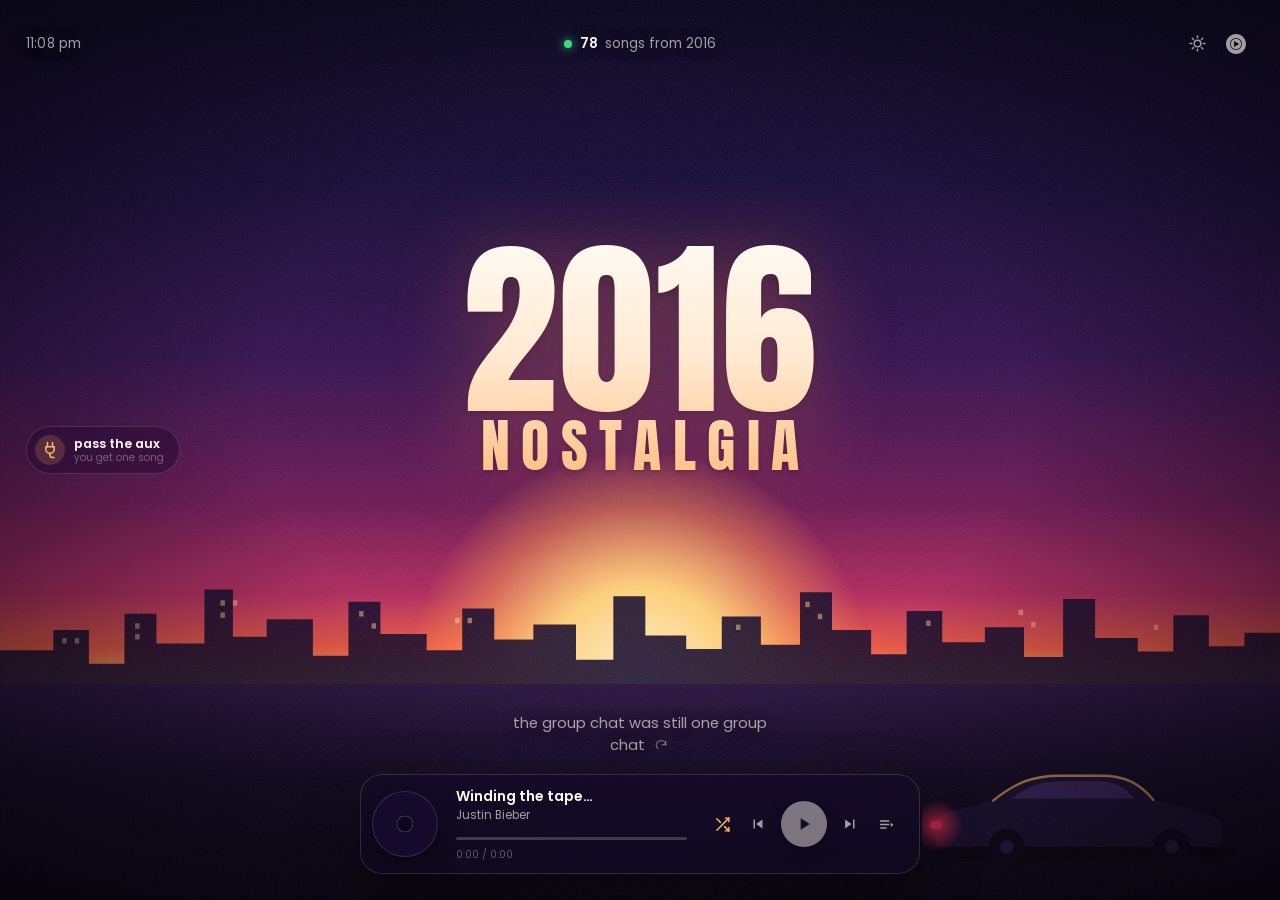
==== commit de65cc1c: "Add files via upload" ====
--- a/index.html
+++ b/index.html
@@ -22,7 +22,7 @@
          previews for weeks and key that cache on the URL. -->
     <meta
       property="og:image"
-      content="https://sjaiswalnetwork.github.io/2016-nostalgia/assets/og.png?v=1"
+      content="https://sjaiswalnetwork.github.io/2016-nostalgia/assets/og.png?v=2"
     />
     <meta property="og:image:type" content="image/png" />
     <meta property="og:image:width" content="1200" />
@@ -34,7 +34,7 @@
     <meta name="twitter:description" content="The songs that owned 2016. Press play." />
     <meta
       name="twitter:image"
-      content="https://sjaiswalnetwork.github.io/2016-nostalgia/assets/og.png?v=1"
+      content="https://sjaiswalnetwork.github.io/2016-nostalgia/assets/og.png?v=2"
     />
 
     <link rel="canonical" href="https://sjaiswalnetwork.github.io/2016-nostalgia/" />
--- a/styles.css
+++ b/styles.css
@@ -782,6 +782,15 @@
   transform: translate(-50%, -50%) scale(1);
 }
 
+/* While an advert runs, the seek bar belongs to the song, not the advert —
+   so it's frozen and dimmed rather than scrubbing something you can't
+   actually scrub. */
+body.is-ad .seek,
+body.is-ad .time {
+  opacity: 0.4;
+  pointer-events: none;
+}
+
 .time {
   margin-top: 0.15rem;
   font-size: 0.62rem;
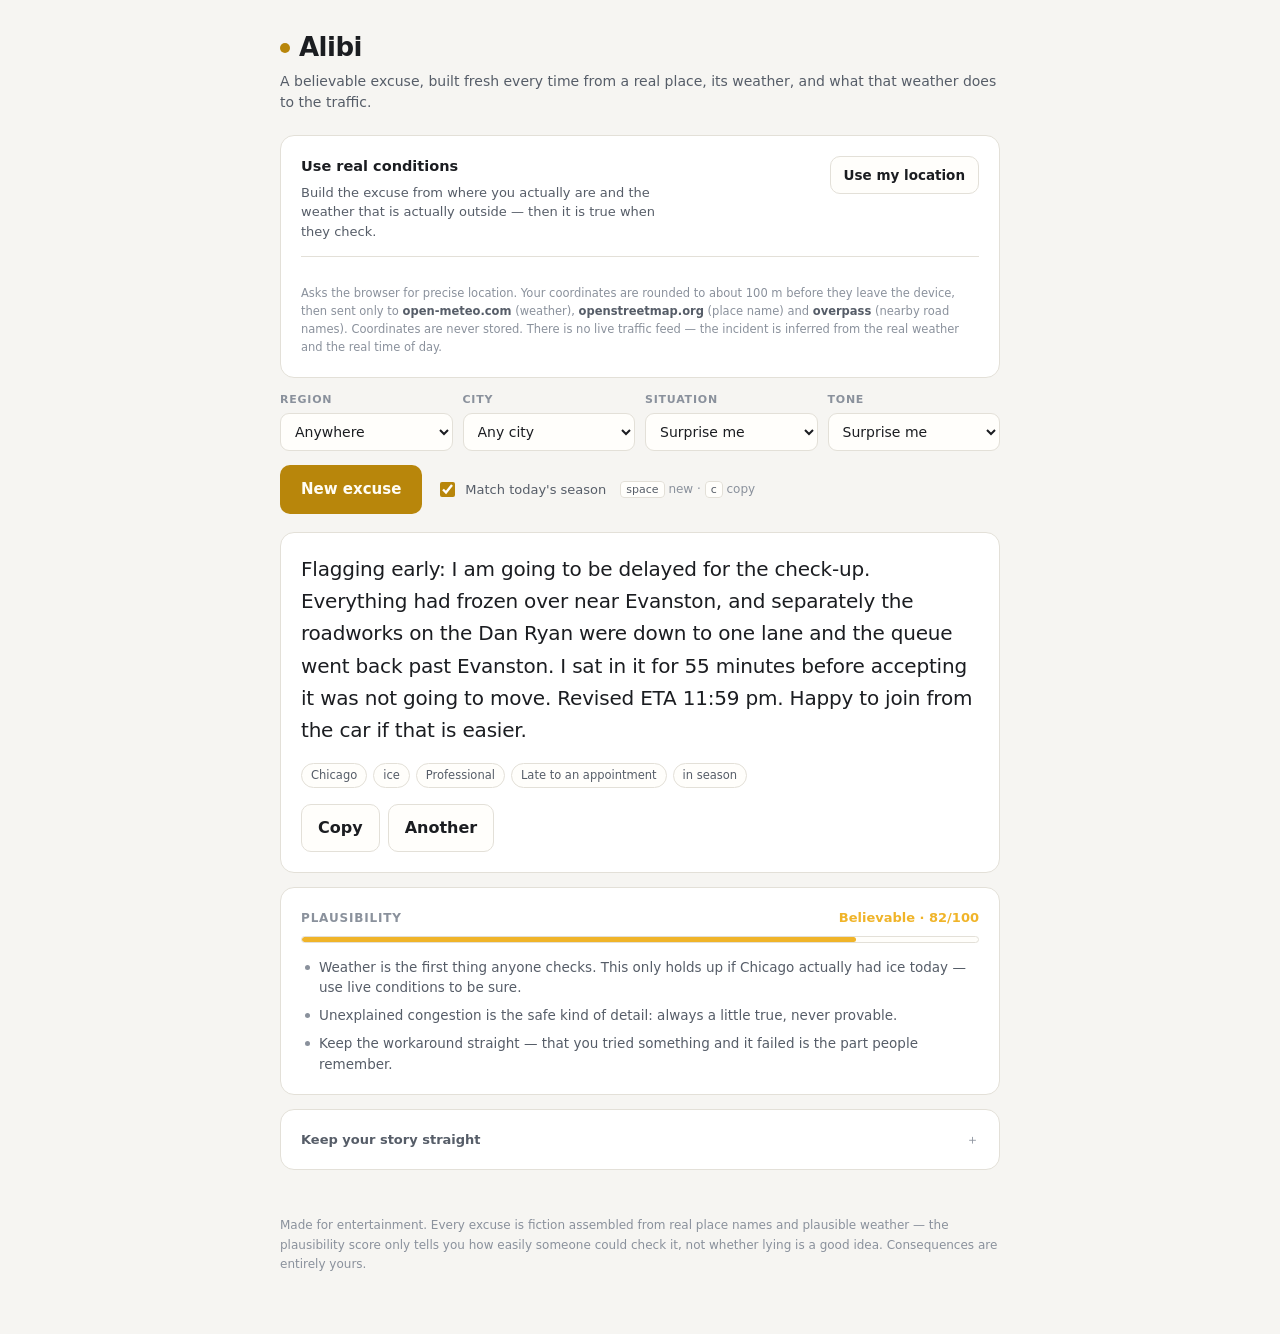
==== commit bd79fe21: "Add files via upload" ====
--- a/index.html
+++ b/index.html
@@ -1,449 +1,291 @@
 <!doctype html>
-<html lang="en" data-theme="dusk">
-  <head>
-    <meta charset="utf-8" />
-    <meta name="viewport" content="width=device-width, initial-scale=1, viewport-fit=cover" />
-    <title>2016 Nostalgia — the songs that owned the year</title>
-    <meta
-      name="description"
-      content="78 songs from the year the aux cord was a responsibility. Closer, Faded, Lean On, Shape of You. Press play."
-    />
-    <meta name="theme-color" content="#120a2e" />
-
-    <!-- Link previews drop relative URLs, so these three have to be absolute.
-         Change the host here and in <link rel=canonical> if you deploy
-         anywhere other than the GitHub Pages project site. -->
-    <meta property="og:type" content="website" />
-    <meta property="og:site_name" content="2016 Nostalgia" />
-    <meta property="og:title" content="2016 Nostalgia" />
-    <meta property="og:description" content="The songs that owned 2016. Press play." />
-    <meta property="og:url" content="https://sjaiswalnetwork.github.io/2016-nostalgia/" />
-    <!-- Bump ?v= whenever the image changes — WhatsApp, iMessage and X cache
-         previews for weeks and key that cache on the URL. -->
-    <meta
-      property="og:image"
-      content="https://sjaiswalnetwork.github.io/2016-nostalgia/assets/og.png?v=2"
-    />
-    <meta property="og:image:type" content="image/png" />
-    <meta property="og:image:width" content="1200" />
-    <meta property="og:image:height" content="630" />
-    <meta property="og:image:alt" content="2016 Nostalgia — the songs that owned the year." />
-
-    <meta name="twitter:card" content="summary_large_image" />
-    <meta name="twitter:title" content="2016 Nostalgia" />
-    <meta name="twitter:description" content="The songs that owned 2016. Press play." />
-    <meta
-      name="twitter:image"
-      content="https://sjaiswalnetwork.github.io/2016-nostalgia/assets/og.png?v=2"
-    />
-
-    <link rel="canonical" href="https://sjaiswalnetwork.github.io/2016-nostalgia/" />
-    <link rel="icon" href="assets/favicon.svg" type="image/svg+xml" />
-
-    <!-- Theme is restored before first paint. In <head>, synchronously, so the
-         page never flashes the wrong sky on the way to the right one. -->
-    <script>
-      (() => {
-        let t;
-        try {
-          t = localStorage.getItem('n2016:theme');
-        } catch (_) {}
-        // No saved choice: match the sky outside. Beach by day, dusk by night.
-        if (t !== 'beach' && t !== 'dusk') {
-          const h = new Date().getHours();
-          t = h >= 6 && h < 17 ? 'beach' : 'dusk';
-        }
-        document.documentElement.dataset.theme = t;
-      })();
-    </script>
-
-    <link rel="preconnect" href="https://fonts.googleapis.com" />
-    <link rel="preconnect" href="https://fonts.gstatic.com" crossorigin />
-    <link
-      href="https://fonts.googleapis.com/css2?family=Anton&family=Poppins:wght@400;500;600&display=swap"
-      rel="stylesheet"
-    />
-    <!-- Thumbnails and the player iframe both come from Google hosts; warming
-         the connections shaves a round trip off the first track. -->
-    <link rel="preconnect" href="https://i.ytimg.com" />
-    <link rel="preconnect" href="https://www.youtube.com" />
-
-    <link rel="stylesheet" href="styles.css" />
-  </head>
-
-  <body>
-    <!-- ── The scenes ────────────────────────────────────────────────
-         Two of them, one per theme, both keyed off the same --horizon
-         variable so sun, water and ground stay welded to one line at any
-         aspect ratio. Only the active one is rendered. All decorative,
-         all hidden from assistive tech. -->
-    <div class="bg" aria-hidden="true">
-      <!-- ── Dusk: city, sunset, parked car ─────────────────────── -->
-      <div class="scene scene--dusk">
-        <div class="sky"></div>
-        <div class="sun"></div>
-
-        <!-- Stretched rather than scaled: buildings are blocks, and nobody
-             can tell a block got 8% wider. -->
-        <svg class="skyline" viewBox="0 0 1440 200" preserveAspectRatio="none">
-          <path
-            fill="#150a2c"
-            fill-opacity="0.88"
-            d="M0 [base64]"
-          />
-          <!-- Lit windows, deliberately sparse — a full grid reads as a
-               texture rather than a city. -->
-          <g fill="#ffcf8a" opacity="0.5">
-            <rect x="70" y="132" width="5" height="8" /><rect x="84" y="132" width="5" height="8" />
-            <rect x="152" y="110" width="5" height="8" /><rect x="152" y="126" width="5" height="8" />
-            <rect x="248" y="76" width="5" height="8" /><rect x="248" y="94" width="5" height="8" />
-            <rect x="262" y="76" width="5" height="8" /><rect x="404" y="92" width="5" height="8" />
-            <rect x="418" y="110" width="5" height="8" /><rect x="512" y="102" width="5" height="8" />
-            <rect x="526" y="102" width="5" height="8" /><rect x="642" y="86" width="5" height="8" />
-            <rect x="656" y="104" width="5" height="8" /><rect x="828" y="112" width="5" height="8" />
-            <rect x="906" y="78" width="5" height="8" /><rect x="920" y="96" width="5" height="8" />
-            <rect x="1042" y="106" width="5" height="8" /><rect x="1146" y="90" width="5" height="8" />
-            <rect x="1160" y="108" width="5" height="8" /><rect x="1298" y="112" width="5" height="8" />
-          </g>
-        </svg>
-
-        <div class="ground"></div>
-
-        <!-- Side-on beats three-quarter here: at silhouette scale a profile
-             reads as a car instantly, and a three-quarter view reads as a
-             smudge. -->
-        <svg class="car" viewBox="0 0 440 160">
-          <defs>
-            <radialGradient id="tail" cx="50%" cy="50%" r="50%">
-              <stop offset="0%" stop-color="#ff2d55" stop-opacity="0.9" />
-              <stop offset="100%" stop-color="#ff2d55" stop-opacity="0" />
-            </radialGradient>
-          </defs>
-          <ellipse cx="220" cy="140" rx="200" ry="12" fill="#000" opacity="0.45" />
-          <!-- The body sits *above* the ground gradient in value, not below
-               it: down here the ground is near-black, so a true silhouette
-               would simply disappear. -->
-          <path
-            fill="#1b1033"
-            d="M18 132v-26c0-9 6-16 16-19l60-16c30-24 52-33 88-33h56c30 0 50 10 68 32l70 18c14 4 22 11 22 21v23z"
-          />
-          <path
-            fill="none"
-            stroke="#ffb45c"
-            stroke-opacity="0.8"
-            stroke-width="3"
-            stroke-linecap="round"
-            d="M94 71c30-24 52-33 88-33h56c30 0 50 10 68 32"
-          />
-          <path fill="#4a2c74" opacity="0.75" d="M118 68c24-17 42-23 68-23h44c22 0 37 7 51 23z" />
-          <circle cx="112" cy="132" r="24" fill="#0a0417" />
-          <circle cx="112" cy="132" r="9" fill="#2a1846" />
-          <circle cx="330" cy="132" r="24" fill="#0a0417" />
-          <circle cx="330" cy="132" r="9" fill="#2a1846" />
-          <circle class="tail" cx="20" cy="104" r="34" fill="url(#tail)" />
-          <rect x="10" y="98" width="16" height="10" rx="5" fill="#ff2d55" />
-        </svg>
+<html lang="en">
+<head>
+<meta charset="utf-8">
+<meta name="viewport" content="width=device-width, initial-scale=1">
+<title>Alibi — realistic excuse generator</title>
+<style>
+  :root {
+    --bg: #0e1014;
+    --bg-2: #16191f;
+    --card: #1b1f27;
+    --line: #2a3038;
+    --ink: #eceef2;
+    --ink-2: #a7aeba;
+    --ink-3: #6f7784;
+    --accent: #f0b429;
+    --accent-ink: #1a1200;
+    --good: #4ec98a;
+    --mid: #f0b429;
+    --bad: #f0705f;
+    --radius: 14px;
+  }
+  @media (prefers-color-scheme: light) {
+    :root {
+      --bg: #f6f5f2; --bg-2: #fffefb; --card: #ffffff; --line: #e3e0d8;
+      --ink: #1b1d21; --ink-2: #565d68; --ink-3: #8a919c;
+      --accent: #b8860b; --accent-ink: #fffdf5;
+    }
+  }
+  * { box-sizing: border-box; }
+  html, body { margin: 0; padding: 0; }
+  body {
+    background: var(--bg);
+    color: var(--ink);
+    font: 16px/1.5 ui-sans-serif, system-ui, -apple-system, "Segoe UI", Roboto, sans-serif;
+    -webkit-font-smoothing: antialiased;
+    padding: 28px 18px 60px;
+  }
+  .wrap { max-width: 720px; margin: 0 auto; }
+
+  header { margin-bottom: 22px; }
+  h1 {
+    font-size: 26px; letter-spacing: -0.02em; margin: 0 0 4px;
+    display: flex; align-items: center; gap: 9px;
+  }
+  h1 .dot {
+    width: 10px; height: 10px; border-radius: 50%;
+    background: var(--accent); flex: none;
+  }
+  .tagline { color: var(--ink-2); font-size: 14px; margin: 0; }
+
+  /* ---- controls ---- */
+  .controls {
+    display: grid; grid-template-columns: repeat(2, minmax(0, 1fr));
+    gap: 10px; margin-bottom: 14px;
+  }
+  @media (min-width: 620px) { .controls { grid-template-columns: repeat(4, minmax(0, 1fr)); } }
+  label.field { display: flex; flex-direction: column; gap: 5px; min-width: 0; }
+  label.field span {
+    font-size: 11px; text-transform: uppercase; letter-spacing: 0.07em;
+    color: var(--ink-3); font-weight: 600;
+  }
+  select {
+    width: 100%; padding: 9px 10px; border-radius: 9px;
+    border: 1px solid var(--line); background: var(--bg-2); color: var(--ink);
+    font: inherit; font-size: 14px; cursor: pointer;
+  }
+  select:focus-visible, button:focus-visible, input:focus-visible {
+    outline: 2px solid var(--accent); outline-offset: 2px;
+  }
+
+  .row { display: flex; align-items: center; gap: 14px; flex-wrap: wrap; margin-bottom: 18px; }
+  .btn {
+    font: inherit; font-weight: 600; cursor: pointer;
+    border-radius: 10px; border: 1px solid var(--line);
+    background: var(--bg-2); color: var(--ink); padding: 11px 16px;
+  }
+  .btn:hover { border-color: var(--ink-3); }
+  .btn.primary {
+    background: var(--accent); color: var(--accent-ink); border-color: transparent;
+    padding: 12px 20px; font-size: 15px;
+  }
+  .btn.primary:hover { filter: brightness(1.08); }
+  .btn:active { transform: translateY(1px); }
+  .toggle {
+    display: flex; align-items: center; gap: 7px;
+    font-size: 13px; color: var(--ink-2); cursor: pointer; user-select: none;
+  }
+  .toggle input { accent-color: var(--accent); width: 15px; height: 15px; }
+  .hint { font-size: 12px; color: var(--ink-3); }
+  kbd {
+    font: inherit; font-size: 11px; padding: 1px 5px; border-radius: 4px;
+    border: 1px solid var(--line); background: var(--bg-2); color: var(--ink-2);
+  }
+
+  /* ---- live conditions ---- */
+  .live { margin-bottom: 14px; padding: 16px 18px; }
+  .live.on { border-color: var(--accent); }
+  .live-top { display: flex; gap: 14px; justify-content: space-between; align-items: flex-start; flex-wrap: wrap; }
+  .live-title { font-size: 14.5px; font-weight: 600; display: flex; align-items: center; gap: 8px; }
+  .badge {
+    font-size: 10px; font-weight: 700; letter-spacing: 0.08em;
+    background: var(--accent); color: var(--accent-ink);
+    padding: 2px 6px; border-radius: 4px;
+  }
+  .badge.stale { background: var(--ink-3); color: var(--bg); }
+  .live-sub { margin: 5px 0 0; font-size: 13px; color: var(--ink-2); max-width: 46ch; }
+  .live-sub.err { color: var(--bad); }
+  .live-btns { display: flex; gap: 7px; flex-wrap: wrap; }
+  .live-btns .btn { padding: 8px 13px; font-size: 13.5px; }
+  .obs {
+    display: grid; grid-template-columns: repeat(auto-fit, minmax(108px, 1fr));
+    gap: 10px; margin-top: 15px; padding-top: 14px; border-top: 1px solid var(--line);
+  }
+  .obs div { min-width: 0; }
+  .obs dt { font-size: 10.5px; text-transform: uppercase; letter-spacing: 0.06em; color: var(--ink-3); font-weight: 600; }
+  .obs dd { margin: 3px 0 0; font-size: 14px; font-variant-numeric: tabular-nums; }
+  .privacy { margin: 14px 0 0; font-size: 11.5px; line-height: 1.55; color: var(--ink-3); }
+  .privacy b { color: var(--ink-2); font-weight: 600; }
+  .controls.muted { opacity: 0.45; pointer-events: none; }
+
+  /* ---- the excuse ---- */
+  .card {
+    background: var(--card); border: 1px solid var(--line);
+    border-radius: var(--radius); padding: 20px; margin-bottom: 14px;
+  }
+  #excuse {
+    font-size: 19px; line-height: 1.62; letter-spacing: -0.01em; margin: 0 0 16px;
+  }
+  @media (min-width: 620px) { #excuse { font-size: 20px; } }
+  .chips { display: flex; flex-wrap: wrap; gap: 6px; margin-bottom: 16px; }
+  .chip {
+    font-size: 11.5px; padding: 3px 9px; border-radius: 999px;
+    background: var(--bg-2); border: 1px solid var(--line); color: var(--ink-2);
+    white-space: nowrap;
+  }
+  .card-actions { display: flex; gap: 8px; flex-wrap: wrap; }
+
+  /* ---- plausibility ---- */
+  .meter-head {
+    display: flex; justify-content: space-between; align-items: baseline;
+    font-size: 12px; color: var(--ink-3);
+    text-transform: uppercase; letter-spacing: 0.07em; font-weight: 600;
+    margin-bottom: 8px;
+  }
+  .meter-head b { font-size: 13px; letter-spacing: 0; text-transform: none; }
+  .track { height: 7px; border-radius: 999px; background: var(--bg-2); overflow: hidden; border: 1px solid var(--line); }
+  .fill { height: 100%; width: 0; border-radius: 999px; transition: width .35s ease, background-color .35s ease; }
+  .checks { margin: 14px 0 0; padding: 0; list-style: none; display: grid; gap: 8px; }
+  .checks li {
+    font-size: 13.5px; color: var(--ink-2); line-height: 1.5;
+    padding-left: 18px; position: relative;
+  }
+  .checks li::before {
+    content: ""; position: absolute; left: 4px; top: 8px;
+    width: 5px; height: 5px; border-radius: 50%; background: var(--ink-3);
+  }
+
+  /* ---- story details ---- */
+  details.card summary {
+    cursor: pointer; font-size: 13px; font-weight: 600; color: var(--ink-2);
+    list-style: none; display: flex; justify-content: space-between; align-items: center;
+  }
+  details.card summary::-webkit-details-marker { display: none; }
+  details.card summary::after { content: "＋"; color: var(--ink-3); font-weight: 400; }
+  details.card[open] summary::after { content: "－"; }
+  details.card[open] summary { margin-bottom: 14px; }
+  .facts { display: grid; gap: 0; }
+  .fact {
+    display: grid; grid-template-columns: 108px 1fr; gap: 12px;
+    padding: 8px 0; border-top: 1px solid var(--line); font-size: 14px;
+  }
+  .fact:first-child { border-top: 0; }
+  .fact dt { color: var(--ink-3); font-size: 12.5px; padding-top: 1px; }
+  .fact dd { margin: 0; color: var(--ink); }
+
+  /* ---- history ---- */
+  h2 {
+    font-size: 12px; text-transform: uppercase; letter-spacing: 0.07em;
+    color: var(--ink-3); margin: 26px 0 10px;
+  }
+  #history { display: grid; gap: 8px; }
+  .hist {
+    display: flex; gap: 10px; align-items: flex-start;
+    background: var(--bg-2); border: 1px solid var(--line);
+    border-radius: 10px; padding: 11px 13px;
+  }
+  .hist p { margin: 0; font-size: 13.5px; color: var(--ink-2); line-height: 1.5; }
+  .hist button {
+    flex: none; font: inherit; font-size: 11.5px; cursor: pointer;
+    background: transparent; border: 1px solid var(--line);
+    color: var(--ink-2); border-radius: 7px; padding: 3px 8px;
+  }
+  .hist button:hover { border-color: var(--ink-3); color: var(--ink); }
+
+  footer { margin-top: 32px; font-size: 12px; color: var(--ink-3); line-height: 1.6; }
+  .sr { position: absolute; width: 1px; height: 1px; overflow: hidden; clip: rect(0 0 0 0); }
+</style>
+</head>
+<body>
+<div class="wrap">
+  <header>
+    <h1><span class="dot"></span>Alibi</h1>
+    <p class="tagline">A believable excuse, built fresh every time from a real place, its weather, and what that weather does to the traffic.</p>
+  </header>
+
+  <div class="card live" id="livePanel">
+    <div class="live-top">
+      <div>
+        <div class="live-title">Use real conditions <span class="badge" id="liveBadge" hidden>LIVE</span></div>
+        <p class="live-sub" id="liveSub">Build the excuse from where you actually are and the weather that is actually outside — then it is true when they check.</p>
       </div>
-
-      <!-- ── Beach: midday sun, sea, sand, palms ────────────────── -->
-      <div class="scene scene--beach">
-        <div class="sky"></div>
-
-        <!-- Kept clear of the top bar: white-on-pale-blue behind the clock
-             and the counter makes both harder to read than the clouds are
-             worth. -->
-        <svg class="clouds" viewBox="0 0 1440 260" preserveAspectRatio="xMidYMid slice">
-          <g fill="#fff" opacity="0.92">
-            <ellipse cx="196" cy="150" rx="92" ry="30" />
-            <ellipse cx="266" cy="136" rx="64" ry="36" />
-            <ellipse cx="130" cy="160" rx="56" ry="22" />
-            <ellipse cx="1128" cy="212" rx="106" ry="30" />
-            <ellipse cx="1208" cy="198" rx="72" ry="36" />
-            <ellipse cx="1052" cy="220" rx="60" ry="22" />
-          </g>
-          <g fill="#fff" opacity="0.6">
-            <ellipse cx="612" cy="96" rx="76" ry="20" />
-            <ellipse cx="668" cy="86" rx="50" ry="24" />
-          </g>
-        </svg>
-
-        <div class="sun"></div>
-
-        <!-- Sea sits between the horizon and the shoreline; both are
-             percentages of the viewport, so the band never detaches from
-             the sky above it. -->
-        <div class="sea">
-          <!-- The bright column is centred on x=1066, which is the sun's
-               74% — glitter anywhere else reads as scratches on the water. -->
-          <svg class="sea__glint" viewBox="0 0 1440 200" preserveAspectRatio="none">
-            <g fill="#ffffff" opacity="0.6">
-              <rect x="986" y="16" width="160" height="4" rx="2" />
-              <rect x="946" y="44" width="240" height="5" rx="2.5" />
-              <rect x="1002" y="72" width="128" height="5" rx="2.5" />
-              <rect x="922" y="104" width="288" height="6" rx="3" />
-              <rect x="978" y="140" width="176" height="6" rx="3" />
-              <rect x="936" y="172" width="260" height="6" rx="3" />
-            </g>
-            <g fill="#ffffff" opacity="0.22">
-              <rect x="160" y="52" width="180" height="4" rx="2" />
-              <rect x="420" y="96" width="150" height="4" rx="2" />
-              <rect x="240" y="150" width="210" height="5" rx="2.5" />
-              <rect x="620" y="178" width="170" height="5" rx="2.5" />
-            </g>
-          </svg>
-        </div>
-
-        <div class="sand">
-          <!-- Foam line: the wet edge where the sea meets the sand. -->
-          <svg class="foam" viewBox="0 0 1440 60" preserveAspectRatio="none">
-            <path
-              fill="#ffffff"
-              opacity="0.75"
-              d="M0 22c120 16 200-10 320 2s180 22 300 12 200-24 320-14 200 20 300 10 120-14 200-8v-24H0z"
-            />
-          </svg>
-        </div>
-
-        <!-- Each frond is one closed shape: out along the top edge to the
-             tip, back along a lower edge that bulges, which is what gives a
-             leaf its width. Two arcs of equal sag would just draw a spike. -->
-        <svg class="palm palm--left" viewBox="0 0 220 340">
-          <g fill="#123a24">
-            <path d="M92 340c-8-76-4-160 4-230l18 2c-8 70-12 152-6 228z" />
-            <path d="M104 118C72 90 36 68 0 76c30 22 62 34 104 42z" />
-            <path d="M104 118C78 76 48 40 20 20c20 40 46 70 84 98z" />
-            <path d="M104 118C88 76 78 40 80 6c32 36 42 74 24 112z" />
-            <path d="M104 118c14-42 32-76 46-100 6 42-10 72-46 100z" />
-            <path d="M104 118c36-26 74-48 108-46-30 24-64 38-108 46z" />
-            <path d="M104 118c-30 2-66 12-96 22 34 6 66-6 96-22z" />
-            <path d="M104 118c32 2 68 10 100 16-34 10-68 0-100-16z" />
-          </g>
-          <g fill="#2c1b10">
-            <circle cx="98" cy="128" r="8" /><circle cx="115" cy="134" r="7" />
-            <circle cx="106" cy="144" r="6" />
-          </g>
-        </svg>
-
-        <svg class="palm palm--right" viewBox="0 0 220 340">
-          <g fill="#0f3520">
-            <path d="M92 340c-8-76-4-160 4-230l18 2c-8 70-12 152-6 228z" />
-            <path d="M104 118C72 90 36 68 0 76c30 22 62 34 104 42z" />
-            <path d="M104 118C78 76 48 40 20 20c20 40 46 70 84 98z" />
-            <path d="M104 118C88 76 78 40 80 6c32 36 42 74 24 112z" />
-            <path d="M104 118c14-42 32-76 46-100 6 42-10 72-46 100z" />
-            <path d="M104 118c36-26 74-48 108-46-30 24-64 38-108 46z" />
-            <path d="M104 118c-30 2-66 12-96 22 34 6 66-6 96-22z" />
-            <path d="M104 118c32 2 68 10 100 16-34 10-68 0-100-16z" />
-          </g>
-        </svg>
-
-        <!-- Parasol, planted in the sand. The dusk theme's parked car, in
-             swimwear. -->
-        <svg class="parasol" viewBox="0 0 300 260">
-          <ellipse cx="150" cy="246" rx="70" ry="9" fill="#8a6636" opacity="0.35" />
-          <rect x="146" y="96" width="8" height="150" rx="4" fill="#7a5a34" />
-          <path d="M150 20c62 0 112 34 118 76H32C38 54 88 20 150 20z" fill="#f7f3ea" />
-          <path d="M150 20c22 0 40 34 44 76h-44z" fill="#ff5b5b" />
-          <path d="M62 96C74 54 108 22 150 20c-22 2-40 36-44 76z" fill="#ff5b5b" />
-          <path d="M238 96c-12-42-46-74-88-76 22 2 40 36 44 76z" fill="#ff5b5b" />
-          <circle cx="150" cy="20" r="7" fill="#7a5a34" />
-        </svg>
+      <div class="live-btns">
+        <button class="btn" id="useLive">Use my location</button>
+        <button class="btn" id="refreshLive" hidden>Refresh</button>
+        <button class="btn" id="dropLive" hidden>Turn off</button>
       </div>
-
-      <div class="grain"></div>
-      <div class="vignette"></div>
     </div>
-
-    <!-- The actual sound source. A 1×1 YouTube iframe parked off-screen —
-         everything visible below is a custom UI driving it over the API. -->
-    <div class="yt-host" aria-hidden="true"><div id="yt-player"></div></div>
-
-    <!-- ── Top bar ───────────────────────────────────────────────────
-         One grid row, so the clock, the counter and the buttons keep a
-         shared centre line even as their heights diverge. -->
-    <header class="topbar">
-      <div class="clock" id="clock" aria-label="Current time"></div>
-
-      <!-- Starts as the track count. If the live counter connects, app.js
-           swaps in the number of people actually here. -->
-      <div class="tally" aria-live="polite">
-        <span class="tally__dot" aria-hidden="true"></span>
-        <span class="tally__num" id="tallyNum">78</span>
-        <span class="tally__label" id="tallyLabel">songs from 2016</span>
-      </div>
-
-      <nav class="links" aria-label="Options">
-        <button
-          class="link"
-          id="themeBtn"
-          type="button"
-          aria-label="Switch to the beach"
-          title="Switch scene"
-        >
-          <svg class="i-sun" viewBox="0 0 24 24" width="19" height="19" fill="none"
-               stroke="currentColor" stroke-width="1.9" stroke-linecap="round" aria-hidden="true">
-            <circle cx="12" cy="12" r="4.2" />
-            <path d="M12 2.6v2.2M12 19.2v2.2M2.6 12h2.2M19.2 12h2.2M5.4 5.4l1.6 1.6M17 17l1.6 1.6M18.6 5.4L17 7M7 17l-1.6 1.6" />
-          </svg>
-          <svg class="i-moon" viewBox="0 0 24 24" width="19" height="19" fill="none"
-               stroke="currentColor" stroke-width="1.9" stroke-linecap="round"
-               stroke-linejoin="round" aria-hidden="true">
-            <path d="M20.5 14.4A8.5 8.5 0 019.6 3.5a8.5 8.5 0 1010.9 10.9z" />
-          </svg>
-        </button>
-
-        <a
-          class="link"
-          href="https://www.youtube.com/playlist?list=PL788cqrhfEcYf1KsGlpRVm2YFlX5PZJuL"
-          target="_blank"
-          rel="noopener noreferrer"
-          aria-label="Open the full playlist on YouTube"
-          title="Open the full playlist on YouTube"
-        >
-          <svg viewBox="0 0 24 24" width="20" height="20" fill="currentColor" aria-hidden="true">
-            <path
-              d="M12 0C5.376 0 0 5.376 0 12s5.376 12 12 12 12-5.376 12-12S18.624 0 12 0zm0 19.104c-3.924 0-7.104-3.18-7.104-7.104S8.076 4.896 12 4.896s7.104 3.18 7.104 7.104-3.18 7.104-7.104 7.104zm0-13.332c-3.432 0-6.228 2.796-6.228 6.228S8.568 18.228 12 18.228s6.228-2.796 6.228-6.228S15.432 5.772 12 5.772zM9.684 15.54V8.46L15.816 12l-6.132 3.54z"
-            />
-          </svg>
-        </a>
-      </nav>
-    </header>
-
-    <!-- ── The plug ──────────────────────────────────────────────────
-         Easter egg. Plays a short synthesised jack-in chime — no audio file
-         ships with the site, it's four oscillators in app.js. -->
-    <aside class="plugbar">
-      <button class="plug" id="plug" type="button" aria-label="Plug in the aux">
-        <span class="plug__icon" aria-hidden="true">
-          <svg viewBox="0 0 24 24" width="20" height="20" fill="none" stroke="currentColor"
-               stroke-width="1.9" stroke-linecap="round" stroke-linejoin="round">
-            <path d="M9 3v5M15 3v5" />
-            <path d="M7 8h10v3a5 5 0 01-5 5 5 5 0 01-5-5z" />
-            <path d="M12 16v2a3 3 0 003 3h2" />
-          </svg>
-        </span>
-        <span class="plug__text">
-          <span class="plug__title">pass the aux</span>
-          <span class="plug__sub">you get one song</span>
-        </span>
-      </button>
-    </aside>
-
-    <main>
-      <!-- The full name is an aria-label, NOT a visually-hidden child span.
-           `background-clip: text` builds its mask from every descendant
-           glyph, and a child's clip-path/overflow:hidden does not remove
-           those glyphs from the parent's mask — a .sr-only span in here
-           gets painted across the wordmark at full size. -->
-      <h1 class="logo" aria-label="2016 Nostalgia — the songs that owned the year">
-        <span class="logo__year">2016</span>
-        <span class="logo__word">NOSTALGIA</span>
-      </h1>
-
-      <div class="dock">
-        <!-- Playlist, popped up over the scene by the list button. -->
-        <section class="list" id="list" aria-label="Playlist" hidden>
-          <ol id="listItems"></ol>
-        </section>
-
-        <!-- The refresh button sits *inside* the paragraph so it trails the
-             last word. As a sibling it would pin to the edge of the text box,
-             which on a short centred line lands nowhere near the text. -->
-        <p class="bumper">
-          <span class="bumper__text" id="bumperText" aria-live="polite"
-            >when the aux was a responsibility</span
-          ><button class="bumper__next" id="bumperNext" type="button" aria-label="Another line">
-            <svg viewBox="0 0 24 24" width="14" height="14" fill="none" stroke="currentColor"
-                 stroke-width="2.2" stroke-linecap="round" stroke-linejoin="round" aria-hidden="true">
-              <path d="M20 11.5A8 8 0 106.3 17.7" />
-              <path d="M20 5.5v6h-6" />
-            </svg>
-          </button>
-        </p>
-
-        <section class="player" aria-label="Player">
-          <div class="disc" id="disc">
-            <div class="disc__ring">
-              <img id="cover" class="disc__art" alt="" src="" />
-            </div>
-            <span class="disc__hub" aria-hidden="true"></span>
-          </div>
-
-          <div class="meta">
-            <p class="meta__title" id="title">Winding the tape…</p>
-            <p class="meta__artist" id="artist">&nbsp;</p>
-
-            <div
-              class="seek"
-              id="seek"
-              role="slider"
-              tabindex="0"
-              aria-label="Seek"
-              aria-valuemin="0"
-              aria-valuemax="100"
-              aria-valuenow="0"
-            >
-              <div class="seek__rail"><div class="seek__fill" id="seekFill"></div></div>
-              <div class="seek__knob" id="seekKnob"></div>
-            </div>
-            <div class="time"><span id="tCur">0:00</span> / <span id="tDur">0:00</span></div>
-          </div>
-
-          <div class="controls">
-            <button id="shuffle" type="button" class="btn btn--toggle is-on" aria-label="Shuffle" aria-pressed="true">
-              <svg viewBox="0 0 24 24" width="17" height="17" fill="none" stroke="currentColor"
-                   stroke-width="2" stroke-linecap="round" stroke-linejoin="round" aria-hidden="true">
-                <path d="M16 3h5v5" /><path d="M4 20L21 3" />
-                <path d="M21 16v5h-5" /><path d="M15 15l6 6" /><path d="M4 4l5 5" />
-              </svg>
-            </button>
-            <button id="prev" type="button" class="btn" aria-label="Previous track">
-              <svg viewBox="0 0 24 24" width="18" height="18" fill="currentColor" aria-hidden="true">
-                <path d="M6 6h2v12H6zm3.5 6l8.5 6V6z" />
-              </svg>
-            </button>
-            <button id="play" type="button" class="btn btn--play" aria-label="Play" disabled>
-              <svg class="i-play" viewBox="0 0 24 24" width="20" height="20" fill="currentColor" aria-hidden="true">
-                <path d="M8 5v14l11-7z" />
-              </svg>
-              <svg class="i-pause" viewBox="0 0 24 24" width="20" height="20" fill="currentColor" aria-hidden="true">
-                <path d="M6 5h4v14H6zm8 0h4v14h-4z" />
-              </svg>
-              <span class="btn__spinner" aria-hidden="true"></span>
-            </button>
-            <button id="next" type="button" class="btn" aria-label="Next track">
-              <svg viewBox="0 0 24 24" width="18" height="18" fill="currentColor" aria-hidden="true">
-                <path d="M16 6h2v12h-2zm-2 6L5.5 6v12z" />
-              </svg>
-            </button>
-            <button id="listBtn" type="button" class="btn btn--toggle" aria-label="Playlist"
-                    aria-expanded="false" aria-controls="list">
-              <svg viewBox="0 0 24 24" width="17" height="17" fill="currentColor" aria-hidden="true">
-                <path d="M3 6h13v2H3zm0 5h13v2H3zm0 5h9v2H3zm15-6.5l4 3-4 3z" />
-              </svg>
-            </button>
-          </div>
-        </section>
-      </div>
-    </main>
-
-    <!-- Toast for the plug chime and for tracks YouTube refuses to embed. -->
-    <div class="toast" id="toast" role="status" aria-live="polite"></div>
-
-    <noscript>
-      <p class="noscript">
-        This one needs JavaScript — the player is a YouTube iframe under the hood.
-        <a href="https://www.youtube.com/playlist?list=PL788cqrhfEcYf1KsGlpRVm2YFlX5PZJuL">
-          Open the playlist on YouTube instead.
-        </a>
-      </p>
-    </noscript>
-
-    <script src="tracks.js"></script>
-    <script src="config.js"></script>
-    <script src="app.js"></script>
-    <!-- Optional, and last: the live count needs an outside service, so it
-         loads as a module and stays entirely out of the player's way. -->
-    <script type="module" src="presence.js"></script>
-  </body>
+    <div class="obs" id="obs" hidden></div>
+    <p class="privacy" id="privacy">
+      Asks the browser for precise location. Your coordinates are rounded to about 100&nbsp;m before
+      they leave the device, then sent only to <b>open-meteo.com</b> (weather),
+      <b>openstreetmap.org</b> (place name) and <b>overpass</b> (nearby road names). Coordinates are
+      never stored. There is no live traffic feed — the incident is inferred from the real weather
+      and the real time of day.
+    </p>
+  </div>
+
+  <div class="controls" id="controls">
+    <label class="field"><span>Region</span>
+      <select id="region"></select>
+    </label>
+    <label class="field"><span>City</span>
+      <select id="city"></select>
+    </label>
+    <label class="field"><span>Situation</span>
+      <select id="scenario"></select>
+    </label>
+    <label class="field"><span>Tone</span>
+      <select id="tone"></select>
+    </label>
+  </div>
+
+  <div class="row">
+    <button class="btn primary" id="go">New excuse</button>
+    <label class="toggle" title="Only use weather that is plausible for the current month">
+      <input type="checkbox" id="seasonal" checked> Match today's season
+    </label>
+    <span class="hint"><kbd>space</kbd> new · <kbd>c</kbd> copy</span>
+  </div>
+
+  <div class="card">
+    <p id="excuse">Press <b>New excuse</b> to start.</p>
+    <div class="chips" id="chips"></div>
+    <div class="card-actions">
+      <button class="btn" id="copy">Copy</button>
+      <button class="btn" id="again">Another</button>
+    </div>
+  </div>
+
+  <div class="card" id="meterCard" hidden>
+    <div class="meter-head">
+      <span>Plausibility</span>
+      <b id="band">—</b>
+    </div>
+    <div class="track"><div class="fill" id="fill"></div></div>
+    <ul class="checks" id="checks"></ul>
+  </div>
+
+  <details class="card" id="factsCard" hidden>
+    <summary>Keep your story straight</summary>
+    <dl class="facts" id="facts"></dl>
+  </details>
+
+  <h2 id="histHead" hidden>Earlier</h2>
+  <div id="history"></div>
+
+  <footer>
+    Made for entertainment. Every excuse is fiction assembled from real place names and plausible
+    weather — the plausibility score only tells you how easily someone could check it, not whether
+    lying is a good idea. Consequences are entirely yours.
+  </footer>
+
+  <div class="sr" id="live" role="status" aria-live="polite"></div>
+</div>
+
+<script src="engine.js"></script>
+<script src="live.js"></script>
+<script src="app.js"></script>
+</body>
 </html>
